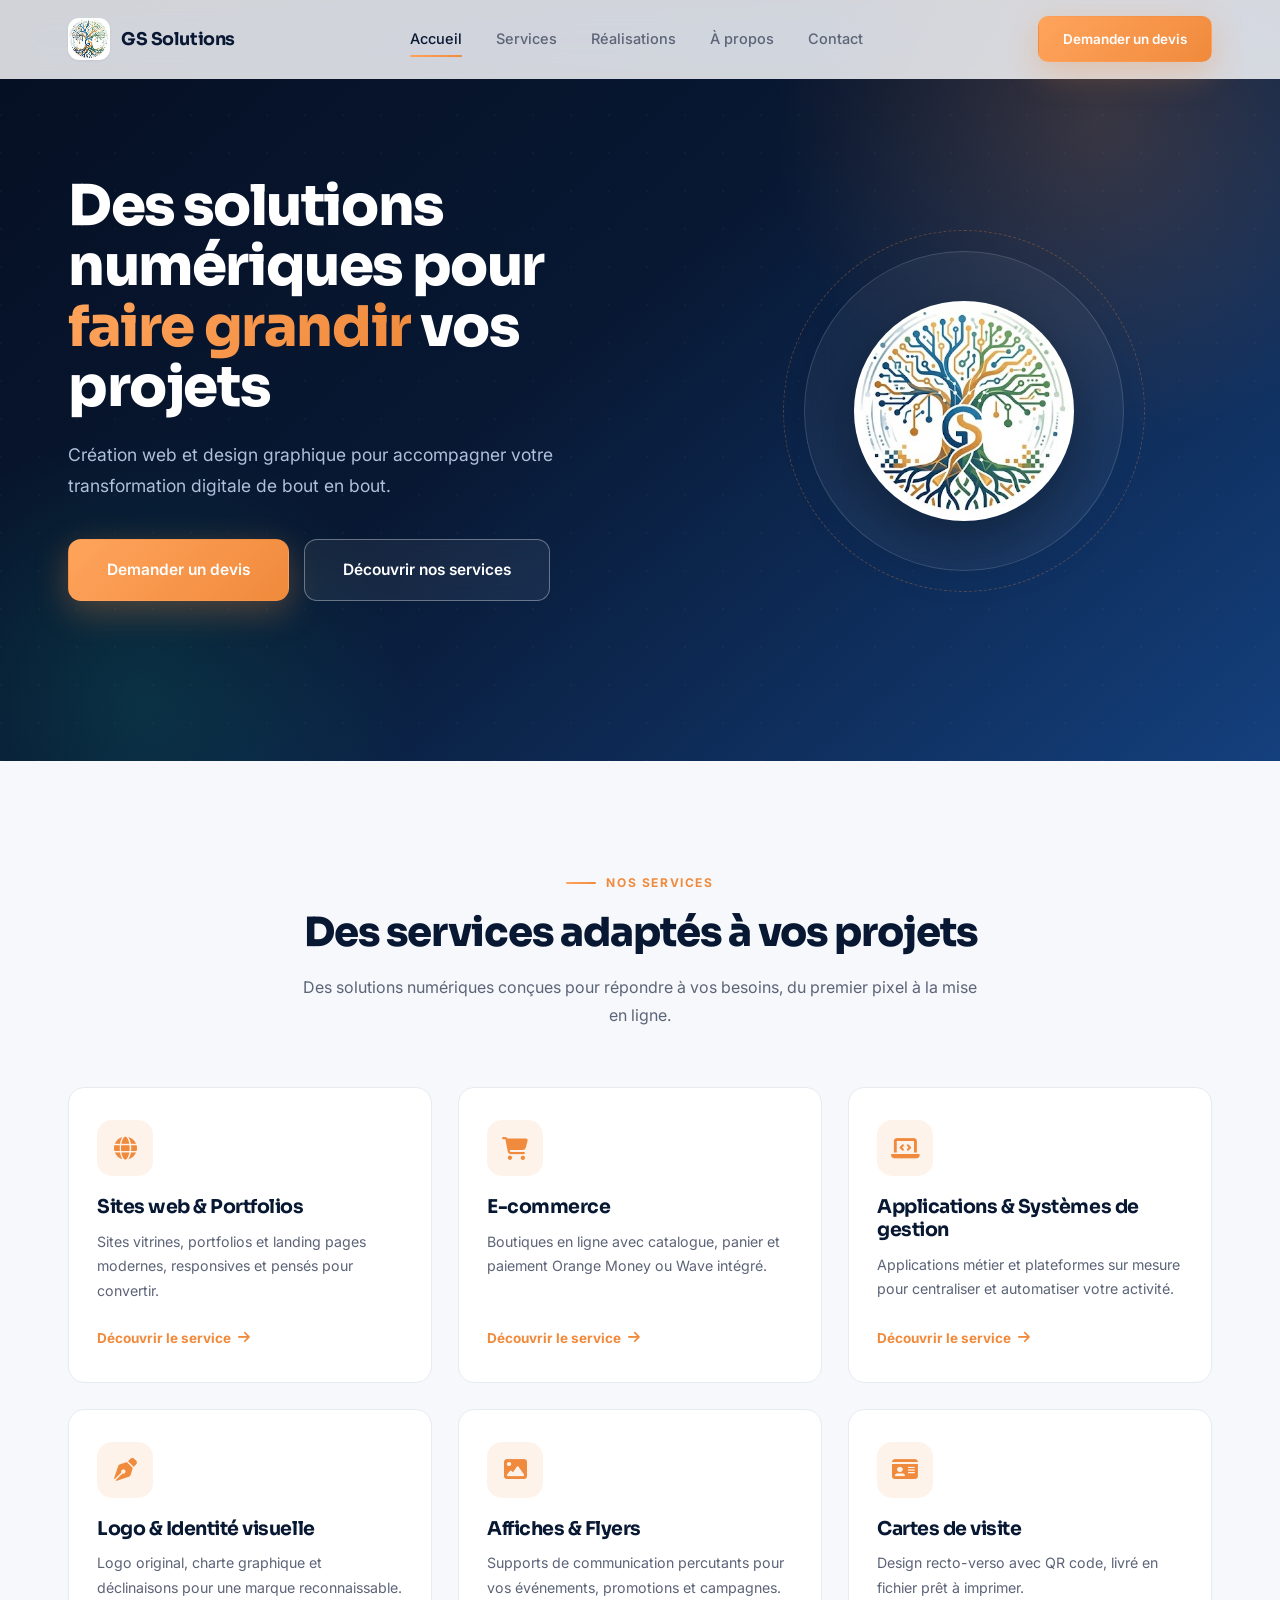
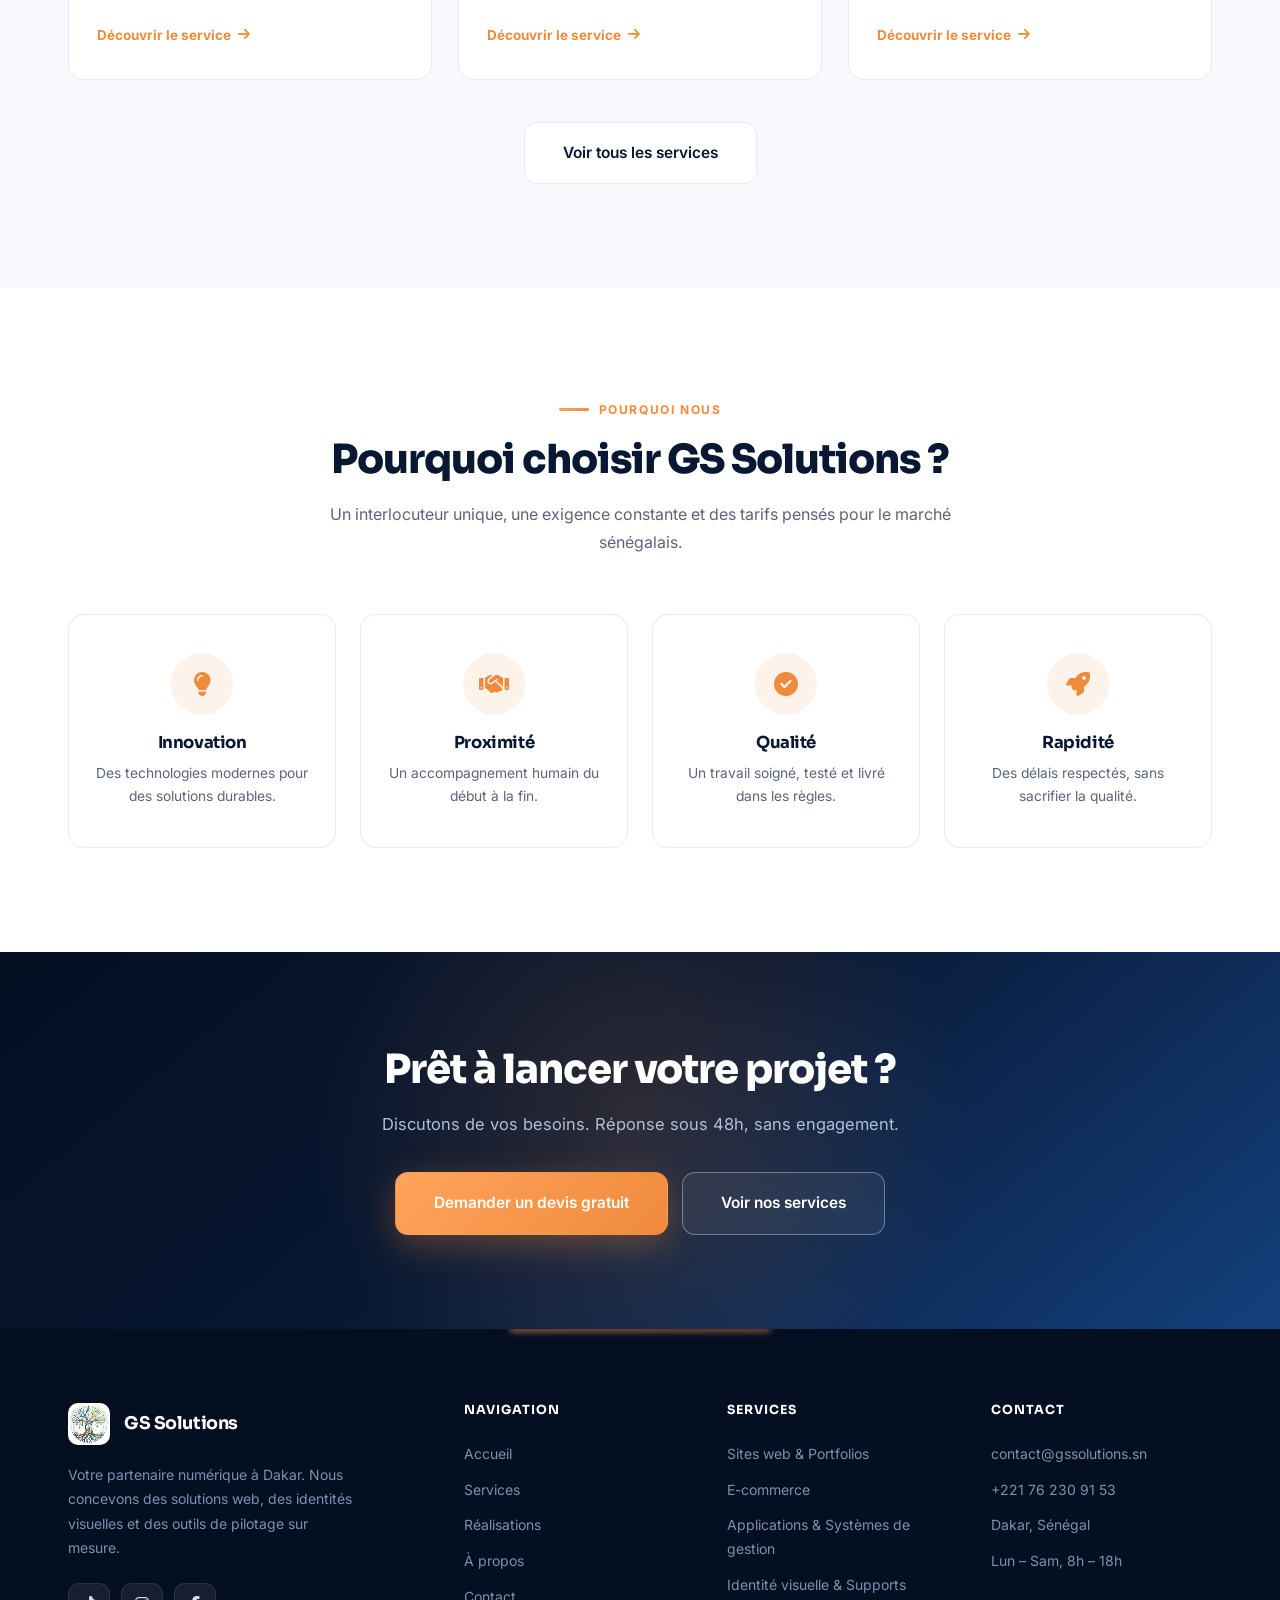
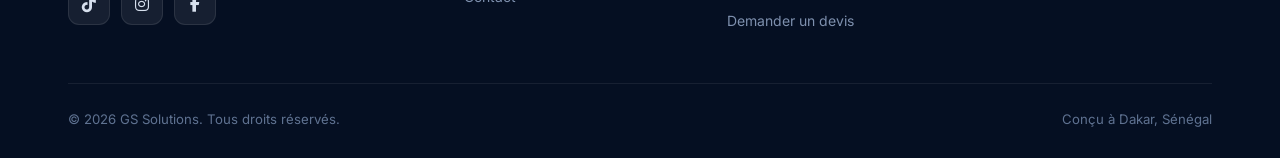
==== index.html @ 3c703436 "first commit" ====
<!DOCTYPE html>
<html lang="fr">
<head>
<meta charset="UTF-8">
<meta name="viewport" content="width=device-width, initial-scale=1.0">
<title>GS Solutions — Votre partenaire numérique à Dakar</title>
<meta name="description" content="GS Solutions conçoit des sites web, applications et identités visuelles sur mesure à Dakar, Sénégal.">
<link rel="icon" href="assets/logo.jpg">
<link rel="preconnect" href="https://fonts.googleapis.com">
<link rel="preconnect" href="https://fonts.gstatic.com" crossorigin>
<link rel="stylesheet" href="https://cdnjs.cloudflare.com/ajax/libs/font-awesome/6.5.2/css/all.min.css">
<link rel="stylesheet" href="styles.css">
</head>
<body>

<header class="header">
  <div class="wrap">
    <a class="brand" href="index.html"><img src="assets/logo.jpg" alt="GS Solutions">GS Solutions</a>
    <nav class="nav" id="nav">
      <a href="index.html">Accueil</a>
      <a href="services.html">Services</a>
      <a href="realisations.html">Réalisations</a>
      <a href="apropos.html">À propos</a>
      <a href="contact.html">Contact</a>
    </nav>
    <a href="contact.html#devis" class="btn btn-primary btn-nav">Demander un devis</a>
    <button class="menu-toggle" aria-label="Menu"><i class="fa-solid fa-bars"></i></button>
  </div>
</header>

<section class="hero">
  <div class="hero-grid-bg"></div>
  <div class="wrap">
    <div class="hero-text">
      <h1>Des solutions numériques pour <span>faire grandir</span> vos projets</h1>
      <p class="lead">Création web et design graphique pour accompagner votre transformation digitale de bout en bout.</p>
      <div class="hero-ctas">
        <a href="contact.html#devis" class="btn btn-primary btn-lg">Demander un devis</a>
        <a href="services.html" class="btn btn-ghost-light btn-lg">Découvrir nos services</a>
      </div>
    </div>
    <div class="hero-visual">
      <div class="hero-logo-wrap"><img src="assets/logo.jpg" alt="Logo GS Solutions"></div>
    </div>
  </div>
</section>

<section class="section-alt">
  <div class="wrap">
    <div class="section-head centered reveal">
      <div class="eyebrow">Nos services</div>
      <h2>Des services adaptés à vos projets</h2>
      <p>Des solutions numériques conçues pour répondre à vos besoins, du premier pixel à la mise en ligne.</p>
    </div>
    <div class="grid-3">
      <div class="service-card reveal reveal-delay-1">
        <div class="sc-icon"><i class="fa-solid fa-globe"></i></div>
        <h3>Sites web &amp; Portfolios</h3>
        <p>Sites vitrines, portfolios et landing pages modernes, responsives et pensés pour convertir.</p>
        <a href="services.html" class="sc-link">Découvrir le service <i class="fa-solid fa-arrow-right"></i></a>
      </div>
      <div class="service-card reveal reveal-delay-2">
        <div class="sc-icon"><i class="fa-solid fa-cart-shopping"></i></div>
        <h3>E-commerce</h3>
        <p>Boutiques en ligne avec catalogue, panier et paiement Orange Money ou Wave intégré.</p>
        <a href="services.html" class="sc-link">Découvrir le service <i class="fa-solid fa-arrow-right"></i></a>
      </div>
      <div class="service-card reveal reveal-delay-3">
        <div class="sc-icon"><i class="fa-solid fa-laptop-code"></i></div>
        <h3>Applications &amp; Systèmes de gestion</h3>
        <p>Applications métier et plateformes sur mesure pour centraliser et automatiser votre activité.</p>
        <a href="services.html" class="sc-link">Découvrir le service <i class="fa-solid fa-arrow-right"></i></a>
      </div>
      <div class="service-card reveal reveal-delay-1">
        <div class="sc-icon"><i class="fa-solid fa-pen-nib"></i></div>
        <h3>Logo &amp; Identité visuelle</h3>
        <p>Logo original, charte graphique et déclinaisons pour une marque reconnaissable.</p>
        <a href="services.html" class="sc-link">Découvrir le service <i class="fa-solid fa-arrow-right"></i></a>
      </div>
      <div class="service-card reveal reveal-delay-2">
        <div class="sc-icon"><i class="fa-solid fa-image"></i></div>
        <h3>Affiches &amp; Flyers</h3>
        <p>Supports de communication percutants pour vos événements, promotions et campagnes.</p>
        <a href="services.html" class="sc-link">Découvrir le service <i class="fa-solid fa-arrow-right"></i></a>
      </div>
      <div class="service-card reveal reveal-delay-3">
        <div class="sc-icon"><i class="fa-solid fa-id-card"></i></div>
        <h3>Cartes de visite</h3>
        <p>Design recto-verso avec QR code, livré en fichier prêt à imprimer.</p>
        <a href="services.html" class="sc-link">Découvrir le service <i class="fa-solid fa-arrow-right"></i></a>
      </div>
    </div>
    <div style="text-align:center;margin-top:42px;" class="reveal">
      <a href="services.html" class="btn btn-outline btn-lg">Voir tous les services</a>
    </div>
  </div>
</section>

<section>
  <div class="wrap">
    <div class="section-head centered reveal">
      <div class="eyebrow">Pourquoi nous</div>
      <h2>Pourquoi choisir GS Solutions ?</h2>
      <p>Un interlocuteur unique, une exigence constante et des tarifs pensés pour le marché sénégalais.</p>
    </div>
    <div class="grid-4">
      <div class="why-card reveal reveal-delay-1"><div class="wc-icon"><i class="fa-solid fa-lightbulb"></i></div><h4>Innovation</h4><p>Des technologies modernes pour des solutions durables.</p></div>
      <div class="why-card reveal reveal-delay-2"><div class="wc-icon"><i class="fa-solid fa-handshake"></i></div><h4>Proximité</h4><p>Un accompagnement humain du début à la fin.</p></div>
      <div class="why-card reveal reveal-delay-3"><div class="wc-icon"><i class="fa-solid fa-circle-check"></i></div><h4>Qualité</h4><p>Un travail soigné, testé et livré dans les règles.</p></div>
      <div class="why-card reveal"><div class="wc-icon"><i class="fa-solid fa-rocket"></i></div><h4>Rapidité</h4><p>Des délais respectés, sans sacrifier la qualité.</p></div>
    </div>
  </div>
</section>





<section class="cta-section">
  <div class="wrap reveal">
    <h2>Prêt à lancer votre projet ?</h2>
    <p>Discutons de vos besoins. Réponse sous 48h, sans engagement.</p>
    <div class="cta-ctas">
      <a href="contact.html#devis" class="btn btn-primary btn-lg">Demander un devis gratuit</a>
      <a href="services.html" class="btn btn-ghost-light btn-lg">Voir nos services</a>
    </div>
  </div>
</section>

<footer class="footer">
  <div class="wrap">
    <div class="footer-grid">
      <div>
        <a class="brand" href="index.html"><img src="assets/logo.jpg" alt="GS Solutions"><span>GS Solutions</span></a>
        <p class="footer-desc">Votre partenaire numérique à Dakar. Nous concevons des solutions web, des identités visuelles et des outils de pilotage sur mesure.</p>
        <div class="social-links" style="margin-top:22px;">
          <a href="https://www.tiktok.com/@gssolutions4?_r=1&_t=ZS-99oIlRvjX08" target="_blank" rel="noopener" aria-label="TikTok"><i class="fa-brands fa-tiktok"></i></a>
          <a href="https://www.instagram.com/gss.olutions" target="_blank" rel="noopener" aria-label="Instagram"><i class="fa-brands fa-instagram"></i></a>
          <a href="https://www.facebook.com/profile.php?id=61594052957727" target="_blank" rel="noopener" aria-label="Facebook"><i class="fa-brands fa-facebook-f"></i></a>
        </div>
      </div>
      <div>
        <h5>Navigation</h5>
        <a href="index.html">Accueil</a>
        <a href="services.html">Services</a>
        <a href="realisations.html">Réalisations</a>
        <a href="apropos.html">À propos</a>
        <a href="contact.html">Contact</a>
      </div>
      <div>
        <h5>Services</h5>
        <a href="services.html">Sites web &amp; Portfolios</a>
        <a href="services.html">E-commerce</a>
        <a href="services.html">Applications &amp; Systèmes de gestion</a>
        <a href="services.html">Identité visuelle &amp; Supports</a>
        <a href="contact.html#devis">Demander un devis</a>
      </div>
      <div>
        <h5>Contact</h5>
        <a href="mailto:contact@gssolutions.sn">contact@gssolutions.sn</a>
        <a href="tel:+221762309153">+221 76 230 91 53</a>
        <a href="#">Dakar, Sénégal</a>
        <a href="#">Lun – Sam, 8h – 18h</a>
      </div>
    </div>
    <div class="footer-bottom">
      <span>&copy; 2026 GS Solutions. Tous droits réservés.</span>
      <span>Conçu à Dakar, Sénégal</span>
    </div>
  </div>
</footer>
<script src="script.js"></script>

</body>
</html>
---- styles.css ----
@import url('https://fonts.googleapis.com/css2?family=Sora:wght@400;500;600;700;800&family=Inter:wght@400;500;600;700&display=swap');

/* ═══════════════════════════════════════════════════
   VARIABLES
   ═══════════════════════════════════════════════════ */
:root {
  --navy: #081833;
  --navy-light: #0E2A55;
  --navy-mid: #14407D;
  --navy-deep: #050F22;

  --orange: #F08A3C;
  --orange-hover: #DC7628;
  --orange-light: #FFA45C;
  --orange-soft: rgba(240, 138, 60, 0.1);
  --orange-glow: rgba(240, 138, 60, 0.28);

  --teal: #16B79B;
  --teal-soft: rgba(22, 183, 155, 0.1);
  --violet: #7C6CF5;
  --violet-soft: rgba(124, 108, 245, 0.1);

  --white: #FFFFFF;
  --bg: #F6F8FB;
  --bg-alt: #FBFCFE;
  --ink: #101828;
  --ink-soft: #5C6478;
  --ink-light: #8B93A7;
  --line: #E6EAF1;
  --line-soft: #F1F4F9;

  --radius: 16px;
  --radius-lg: 24px;
  --radius-sm: 10px;

  --shadow-xs: 0 1px 3px rgba(8,24,51,0.05);
  --shadow: 0 4px 16px rgba(8,24,51,0.07);
  --shadow-md: 0 12px 36px rgba(8,24,51,0.1);
  --shadow-lg: 0 24px 64px rgba(8,24,51,0.14);
  --shadow-orange: 0 10px 34px rgba(240,138,60,0.32);

  --grad-navy: linear-gradient(140deg, var(--navy-deep) 0%, var(--navy) 45%, var(--navy-mid) 100%);
  --grad-orange: linear-gradient(135deg, var(--orange-light), var(--orange));

  --maxw: 1200px;
  --ease: cubic-bezier(0.4, 0, 0.2, 1);
  --transition: 0.3s var(--ease);
}

/* ═══════════════════════════════════════════════════
   RESET
   ═══════════════════════════════════════════════════ */
*, *::before, *::after { box-sizing: border-box; margin: 0; padding: 0; }
html { scroll-behavior: smooth; scroll-padding-top: 90px; }
body {
  font-family: 'Inter', -apple-system, BlinkMacSystemFont, sans-serif;
  color: var(--ink);
  background: var(--white);
  line-height: 1.7;
  -webkit-font-smoothing: antialiased;
  -moz-osx-font-smoothing: grayscale;
  overflow-x: hidden;
}
h1, h2, h3, h4, h5, .brand {
  font-family: 'Sora', sans-serif; font-weight: 700;
  color: var(--navy); line-height: 1.2; letter-spacing: -0.025em;
}
a { color: inherit; text-decoration: none; }
img { max-width: 100%; display: block; }
ul { list-style: none; }
.wrap { max-width: var(--maxw); margin: 0 auto; padding: 0 28px; }
::selection { background: var(--orange-soft); color: var(--navy); }
::-webkit-scrollbar { width: 9px; }
::-webkit-scrollbar-track { background: var(--bg); }
::-webkit-scrollbar-thumb { background: #C9D2E0; border-radius: 10px; }
::-webkit-scrollbar-thumb:hover { background: var(--orange); }

/* ═══════════════════════════════════════════════════
   HEADER
   ═══════════════════════════════════════════════════ */
.header {
  position: fixed; top: 0; left: 0; right: 0; z-index: 100;
  background: rgba(255,255,255,0.82);
  backdrop-filter: blur(20px) saturate(180%);
  -webkit-backdrop-filter: blur(20px) saturate(180%);
  border-bottom: 1px solid transparent;
  transition: all var(--transition);
}
.header.scrolled {
  background: rgba(255,255,255,0.95);
  border-bottom-color: var(--line);
  box-shadow: 0 4px 24px rgba(8,24,51,0.06);
}
.header .wrap { display: flex; align-items: center; justify-content: space-between; height: 78px; transition: height var(--transition); }
.header.scrolled .wrap { height: 68px; }
.brand { display: flex; align-items: center; gap: 11px; font-size: 17.5px; font-weight: 700; color: var(--navy); }
.brand img { width: 42px; height: 42px; border-radius: 11px; object-fit: cover; box-shadow: var(--shadow-xs); }
.nav { display: flex; align-items: center; gap: 34px; }
.nav a {
  font-size: 14.5px; font-weight: 500; color: var(--ink-soft);
  position: relative; padding: 6px 0; transition: color var(--transition);
}
.nav a::after {
  content: ''; position: absolute; bottom: 0; left: 50%; width: 0; height: 2.5px;
  background: var(--grad-orange); border-radius: 3px;
  transform: translateX(-50%); transition: width var(--transition);
}
.nav a:hover, .nav a.active { color: var(--navy); }
.nav a:hover::after, .nav a.active::after { width: 100%; }
.menu-toggle {
  display: none; background: var(--bg); border: 1px solid var(--line);
  width: 42px; height: 42px; border-radius: 11px;
  font-size: 18px; color: var(--navy); cursor: pointer;
  align-items: center; justify-content: center; transition: all var(--transition);
}
.menu-toggle:hover { background: var(--orange-soft); border-color: var(--orange); color: var(--orange); }

/* ═══════════════════════════════════════════════════
   BUTTONS
   ═══════════════════════════════════════════════════ */
.btn {
  display: inline-flex; align-items: center; justify-content: center; gap: 9px;
  padding: 14px 30px; border-radius: 12px; font-weight: 600; font-size: 14.5px;
  font-family: 'Inter', sans-serif;
  border: 1.5px solid transparent; cursor: pointer;
  transition: all var(--transition); position: relative; overflow: hidden;
}
.btn-primary { background: var(--grad-orange); color: var(--white); box-shadow: var(--shadow-orange); }
.btn-primary::before {
  content: ''; position: absolute; inset: 0;
  background: linear-gradient(120deg, transparent 30%, rgba(255,255,255,0.35) 50%, transparent 70%);
  transform: translateX(-100%); transition: transform .65s;
}
.btn-primary:hover { transform: translateY(-2px); box-shadow: 0 14px 40px rgba(240,138,60,0.42); }
.btn-primary:hover::before { transform: translateX(100%); }
.btn-outline { border-color: var(--line); color: var(--navy); background: var(--white); }
.btn-outline:hover { border-color: var(--navy); background: var(--navy); color: var(--white); transform: translateY(-2px); box-shadow: var(--shadow-md); }
.btn-ghost-light { border-color: rgba(255,255,255,0.35); color: #fff; background: rgba(255,255,255,0.06); backdrop-filter: blur(10px); }
.btn-ghost-light:hover { background: #fff; color: var(--navy); border-color: #fff; transform: translateY(-2px); }
.btn-white { background: var(--white); color: var(--navy); }
.btn-white:hover { transform: translateY(-2px); box-shadow: var(--shadow-lg); }
.btn-nav { padding: 11px 24px; font-size: 13.5px; border-radius: 10px; }
.btn-lg { padding: 17px 38px; font-size: 15.5px; border-radius: 13px; }
.btn-sm { padding: 9px 20px; font-size: 13px; border-radius: 9px; }

/* ═══════════════════════════════════════════════════
   HERO
   ═══════════════════════════════════════════════════ */
.hero {
  padding: 176px 0 116px;
  background: var(--grad-navy);
  color: var(--white); position: relative; overflow: hidden;
}
.hero::before {
  content: ''; position: absolute; top: -220px; right: -160px;
  width: 680px; height: 680px; border-radius: 50%;
  background: radial-gradient(circle, rgba(240,138,60,0.2) 0%, transparent 68%);
  animation: floatSlow 14s ease-in-out infinite;
}
.hero::after {
  content: ''; position: absolute; bottom: -220px; left: -140px;
  width: 560px; height: 560px; border-radius: 50%;
  background: radial-gradient(circle, rgba(22,183,155,0.16) 0%, transparent 68%);
  animation: floatSlow 18s ease-in-out infinite reverse;
}
@keyframes floatSlow { 0%,100% { transform: translate(0,0); } 50% { transform: translate(30px,-40px); } }
.hero-grid-bg {
  position: absolute; inset: 0; opacity: .4;
  background-image: radial-gradient(circle at 1px 1px, rgba(255,255,255,0.07) 1px, transparent 0);
  background-size: 38px 38px;
}
.hero .wrap { position: relative; z-index: 2; display: grid; grid-template-columns: 1.08fr 0.92fr; gap: 64px; align-items: center; }
.eyebrow {
  display: inline-flex; align-items: center; gap: 10px;
  font-size: 12.5px; font-weight: 700; letter-spacing: 1.6px; text-transform: uppercase;
  color: var(--orange); margin-bottom: 22px;
}
.eyebrow::before { content: ''; width: 30px; height: 2.5px; background: var(--grad-orange); border-radius: 3px; }
.hero h1 { color: var(--white); font-size: clamp(34px, 5vw, 56px); margin-bottom: 22px; font-weight: 800; line-height: 1.08; }
.hero h1 span {
  background: var(--grad-orange);
  -webkit-background-clip: text; -webkit-text-fill-color: transparent; background-clip: text;
}
.hero p.lead { color: #AFC0DA; font-size: 17.5px; max-width: 540px; margin-bottom: 38px; line-height: 1.75; }
.hero-ctas { display: flex; gap: 15px; flex-wrap: wrap; margin-bottom: 44px; }
.hero-stats { display: flex; gap: 42px; flex-wrap: wrap; }
.hero-stat .hs-num {
  font-family: 'Sora', sans-serif; font-size: 30px; font-weight: 800; color: var(--white);
  line-height: 1; margin-bottom: 5px;
}
.hero-stat .hs-num span { color: var(--orange); }
.hero-stat .hs-label { font-size: 12.5px; color: #8FA3C4; font-weight: 500; }
.hero-visual { display: flex; align-items: center; justify-content: center; }
.hero-logo-wrap {
  width: 320px; height: 320px; border-radius: 50%;
  background: rgba(255,255,255,0.05);
  border: 1px solid rgba(255,255,255,0.14);
  backdrop-filter: blur(20px);
  display: flex; align-items: center; justify-content: center;
  animation: float 7s ease-in-out infinite; position: relative;
}
.hero-logo-wrap::before {
  content: ''; position: absolute; inset: -22px; border-radius: 50%;
  border: 1px dashed rgba(240,138,60,0.32);
  animation: spin 34s linear infinite;
}
@keyframes spin { to { transform: rotate(360deg); } }
.hero-logo-wrap img { width: 220px; height: 220px; border-radius: 50%; object-fit: cover; box-shadow: 0 20px 60px rgba(0,0,0,0.35); }
@keyframes float { 0%,100% { transform: translateY(0); } 50% { transform: translateY(-16px); } }

/* ═══════════════════════════════════════════════════
   PAGE BANNER
   ═══════════════════════════════════════════════════ */
.page-banner {
  padding: 158px 0 78px; background: var(--grad-navy);
  color: var(--white); text-align: center; position: relative; overflow: hidden;
}
.page-banner::before {
  content: ''; position: absolute; top: -140px; right: -110px;
  width: 460px; height: 460px; border-radius: 50%;
  background: radial-gradient(circle, rgba(240,138,60,0.17), transparent 68%);
}
.page-banner::after {
  content: ''; position: absolute; bottom: -160px; left: -110px;
  width: 400px; height: 400px; border-radius: 50%;
  background: radial-gradient(circle, rgba(22,183,155,0.13), transparent 68%);
}
.page-banner .wrap { position: relative; z-index: 2; }
.page-banner .pb-eyebrow {
  display: inline-block; font-size: 12px; font-weight: 700; letter-spacing: 1.6px;
  text-transform: uppercase; color: var(--orange);
  background: rgba(240,138,60,0.12); border: 1px solid rgba(240,138,60,0.3);
  padding: 7px 18px; border-radius: 100px; margin-bottom: 20px;
}
.page-banner h1 { color: var(--white); font-size: clamp(30px, 4vw, 46px); margin-bottom: 14px; font-weight: 800; }
.page-banner p { color: #AFC0DA; font-size: 16.5px; max-width: 640px; margin: 0 auto; line-height: 1.75; }

/* ═══════════════════════════════════════════════════
   SECTIONS
   ═══════════════════════════════════════════════════ */
section { padding: 104px 0; }
.section-alt { background: var(--bg); }
.section-head { max-width: 680px; margin-bottom: 58px; }
.section-head.centered { text-align: center; margin-left: auto; margin-right: auto; }
.section-head.centered .eyebrow { justify-content: center; }
.section-head .eyebrow { font-size: 12px; margin-bottom: 16px; }
.section-head h2 { font-size: clamp(28px, 3.4vw, 40px); margin-bottom: 16px; font-weight: 800; }
.section-head p { color: var(--ink-soft); font-size: 16px; line-height: 1.75; }

.grid-2 { display: grid; grid-template-columns: repeat(2, 1fr); gap: 26px; }
.grid-3 { display: grid; grid-template-columns: repeat(3, 1fr); gap: 26px; }
.grid-4 { display: grid; grid-template-columns: repeat(4, 1fr); gap: 24px; }
.services-grid { display: grid; grid-template-columns: repeat(3, 1fr); gap: 26px; }

/* ═══════════════════════════════════════════════════
   SERVICE CARDS
   ═══════════════════════════════════════════════════ */
.service-card {
  background: var(--white); border: 1px solid var(--line); border-radius: var(--radius);
  padding: 32px 28px; position: relative; overflow: hidden;
  transition: all var(--transition); display: flex; flex-direction: column;
}
.service-card::before {
  content: ''; position: absolute; top: 0; left: 0; right: 0; height: 3px;
  transform: scaleX(0); transform-origin: left;
  transition: transform var(--transition);
  background: var(--grad-orange);
}
.service-card:hover { transform: translateY(-6px); box-shadow: var(--shadow-md); border-color: transparent; }
.service-card:hover::before { transform: scaleX(1); }
.sc-badge {
  position: absolute; top: 18px; right: 18px;
  font-size: 10.5px; font-weight: 700; letter-spacing: .6px; text-transform: uppercase;
  padding: 4px 10px; border-radius: 100px;
  background: var(--teal-soft); color: var(--teal); border: 1px solid rgba(22,183,155,0.22);
}
.service-card .sc-icon {
  width: 56px; height: 56px; border-radius: 15px;
  display: flex; align-items: center; justify-content: center;
  font-size: 23px; margin-bottom: 20px; transition: all var(--transition);
  background: var(--orange-soft); color: var(--orange);
}
.service-card:hover .sc-icon { transform: scale(1.08) rotate(-4deg); }
.service-card h3 { font-size: 19px; margin-bottom: 11px; font-weight: 700; }
.service-card > p { color: var(--ink-soft); font-size: 14.2px; margin-bottom: 18px; line-height: 1.7; }
.service-card ul { margin-bottom: 18px; }
.service-card ul li {
  font-size: 13.4px; color: var(--ink-soft); padding: 6px 0 6px 20px; position: relative; line-height: 1.55;
}
.service-card ul li::before {
  content: '\f00c'; font-family: 'Font Awesome 6 Free'; font-weight: 900;
  position: absolute; left: 0; top: 6px; font-size: 10px; color: var(--orange);
}
.service-card .sc-link {
  display: inline-flex; align-items: center; gap: 7px;
  font-size: 13.5px; font-weight: 700; color: var(--orange);
  margin-top: auto; padding-top: 6px; transition: gap var(--transition);
}
.service-card:hover .sc-link { gap: 12px; }
.service-card.hidden { display: none; }

/* ═══════════════════════════════════════════════════
   WHY / VALUE CARDS
   ═══════════════════════════════════════════════════ */
.why-card {
  text-align: center; padding: 38px 26px;
  background: var(--white); border: 1px solid var(--line); border-radius: var(--radius);
  transition: all var(--transition); position: relative; overflow: hidden;
}
.why-card::after {
  content: ''; position: absolute; inset: 0;
  background: radial-gradient(circle at 50% 0%, var(--orange-soft), transparent 62%);
  opacity: 0; transition: opacity var(--transition);
}
.why-card:hover { transform: translateY(-5px); box-shadow: var(--shadow-md); border-color: transparent; }
.why-card:hover::after { opacity: 1; }
.why-card .wc-icon {
  width: 62px; height: 62px; border-radius: 50%; margin: 0 auto 18px;
  background: var(--orange-soft); color: var(--orange);
  display: flex; align-items: center; justify-content: center; font-size: 24px;
  position: relative; z-index: 1; transition: all var(--transition);
}
.why-card:hover .wc-icon { background: var(--grad-orange); color: #fff; transform: scale(1.06); }
.why-card h4 { font-size: 16.5px; margin-bottom: 9px; position: relative; z-index: 1; }
.why-card p { font-size: 13.8px; color: var(--ink-soft); position: relative; z-index: 1; }

.value-card {
  display: flex; gap: 18px; padding: 26px; border-radius: var(--radius);
  background: var(--white); border: 1px solid var(--line); transition: all var(--transition);
}
.value-card:hover { box-shadow: var(--shadow-md); transform: translateY(-3px); border-color: transparent; }
.value-card .vc-icon {
  width: 50px; height: 50px; border-radius: 13px; flex: none;
  background: var(--orange-soft); color: var(--orange);
  display: flex; align-items: center; justify-content: center; font-size: 19px;
  transition: all var(--transition);
}
.value-card:hover .vc-icon { background: var(--grad-orange); color: #fff; }
.value-card h4 { font-size: 16px; margin-bottom: 6px; }
.value-card p { font-size: 13.8px; color: var(--ink-soft); line-height: 1.7; }

/* ═══════════════════════════════════════════════════
   PROJECTS
   ═══════════════════════════════════════════════════ */
.project-card {
  background: var(--white); border: 1px solid var(--line); border-radius: var(--radius);
  overflow: hidden; transition: all var(--transition);
}
.project-card:hover { transform: translateY(-6px); box-shadow: var(--shadow-md); border-color: transparent; }
.project-thumb {
  height: 210px; display: flex; align-items: center; justify-content: center;
  color: var(--white); font-family: 'Sora', sans-serif; font-weight: 700;
  font-size: 15px; text-align: center; padding: 0 24px; position: relative; overflow: hidden;
}
.project-thumb::after {
  content: ''; position: absolute; inset: 0;
  background-image: radial-gradient(circle at 1px 1px, rgba(255,255,255,0.09) 1px, transparent 0);
  background-size: 22px 22px;
}
.project-thumb .tag-cat {
  position: absolute; top: 16px; left: 16px; z-index: 2;
  background: rgba(255,255,255,0.16); backdrop-filter: blur(10px);
  border: 1px solid rgba(255,255,255,0.22); color: var(--white);
  font-size: 11px; font-weight: 700; padding: 5px 12px; border-radius: 100px;
  letter-spacing: .4px;
}
.project-card .pc-body { padding: 26px; }
.project-card h4 { font-size: 17.5px; margin-bottom: 9px; }
.project-card p { font-size: 13.8px; color: var(--ink-soft); margin-bottom: 16px; line-height: 1.7; }
.tech-tags { display: flex; gap: 7px; flex-wrap: wrap; margin-bottom: 18px; }
.tech-tags span {
  font-size: 11.5px; font-weight: 600; color: var(--navy-mid);
  background: var(--bg); border: 1px solid var(--line);
  padding: 4px 11px; border-radius: 100px;
}

/* ═══════════════════════════════════════════════════
   PROJECT SHOWCASE (case studies with video)
   ═══════════════════════════════════════════════════ */
.showcase { display: flex; flex-direction: column; gap: 128px; }
.showcase-block {
  display: grid; grid-template-columns: 1.02fr 0.98fr; gap: 60px; align-items: center;
}
.showcase-block.reverse .showcase-media { order: 2; }
.showcase-block.reverse .showcase-content { order: 1; }

.showcase-content .eyebrow { margin-bottom: 16px; }
.showcase-content h3 { font-size: clamp(24px, 2.6vw, 32px); font-weight: 800; margin-bottom: 10px; }
.showcase-context {
  display: inline-flex; align-items: center; gap: 8px;
  font-size: 12.5px; font-weight: 600; color: var(--ink-light);
  margin-bottom: 18px;
}
.showcase-context i { color: var(--orange); font-size: 11px; }
.showcase-content > p.desc { color: var(--ink-soft); font-size: 15.5px; line-height: 1.8; margin-bottom: 22px; }
.showcase-features { margin-bottom: 24px; display: flex; flex-direction: column; gap: 3px; }
.showcase-features li {
  font-size: 14px; color: var(--ink-soft); padding: 7px 0 7px 26px; position: relative; line-height: 1.6;
}
.showcase-features li::before {
  content: '\f00c'; font-family: 'Font Awesome 6 Free'; font-weight: 900;
  position: absolute; left: 0; top: 9px; font-size: 10.5px; color: var(--teal);
}
.showcase-actions { display: flex; align-items: center; gap: 18px; flex-wrap: wrap; }
.showcase-actions .watch-hint { font-size: 12.5px; color: var(--ink-light); display: inline-flex; align-items: center; gap: 7px; }
.showcase-actions .watch-hint i { color: var(--orange); }

.showcase-media { position: relative; }
.showcase-glow {
  position: absolute; inset: -30px; z-index: 0; border-radius: 34px;
  filter: blur(46px); opacity: .4; pointer-events: none;
}
.showcase-frame {
  position: relative; z-index: 1; border-radius: 20px; overflow: hidden;
  background: #0B1526; box-shadow: var(--shadow-lg); border: 1px solid rgba(255,255,255,0.08);
}
.showcase-frame .sf-bar {
  height: 36px; display: flex; align-items: center; gap: 6px; padding: 0 16px;
  background: #0E1B33; border-bottom: 1px solid rgba(255,255,255,0.06);
}
.showcase-frame .sf-bar span { width: 9px; height: 9px; border-radius: 50%; background: rgba(255,255,255,0.16); }
.showcase-frame .sf-bar .sf-url {
  margin-left: 10px; font-size: 11px; color: rgba(255,255,255,0.35); font-family: 'Inter', sans-serif;
  background: rgba(255,255,255,0.05); padding: 4px 12px; border-radius: 100px;
}
.showcase-frame video { width: 100%; aspect-ratio: 16/9; display: block; background: #000; }
.showcase-tag {
  position: absolute; top: 18px; left: 18px; z-index: 3;
  font-size: 11px; font-weight: 700; letter-spacing: .4px;
  padding: 6px 14px; border-radius: 100px; color: #0B1526;
}

/* ═══════════════════════════════════════════════════
   VIGNETTES ILLUSTRÉES (Autres réalisations)
   ═══════════════════════════════════════════════════ */
.project-thumb.thumb-illus {
  padding: 0;
  align-items: stretch;
  justify-content: stretch;
}
.project-thumb.thumb-illus svg {
  width: 100%;
  height: 100%;
  display: block;
  position: relative;
  z-index: 1;
}
/* la trame de points passe au-dessus du dégradé mais sous l'illustration */
.project-thumb.thumb-illus::after { z-index: 0; }

/* Libellé posé en bas de la vignette */
.project-thumb .thumb-caption {
  position: absolute; left: 16px; right: 16px; bottom: 14px; z-index: 3;
  font-family: 'Sora', sans-serif; font-size: 13.5px; font-weight: 700;
  color: var(--white); text-align: left;
  text-shadow: 0 2px 10px rgba(0,0,0,0.35);
}
/* Animation douce au survol de la carte */
.project-card:hover .thumb-illus .illus-float { transform: translateY(-4px); }
.thumb-illus .illus-float { transition: transform var(--transition); }
.project-card:hover .thumb-illus .illus-bar { transform: scaleY(1.06); }
.thumb-illus .illus-bar { transition: transform var(--transition); transform-origin: bottom; }

/* Grille équilibrée pour la section « Autres réalisations » */
.grid-2-center { display: grid; grid-template-columns: repeat(2, 1fr); gap: 26px; max-width: 800px; }

@media (max-width: 768px) {
  .grid-2-center { grid-template-columns: 1fr; }
}

/* ═══════════════════════════════════════════════════
   PROCESS
   ═══════════════════════════════════════════════════ */
.process-steps { display: grid; grid-template-columns: repeat(5, 1fr); gap: 18px; position: relative; }
.process-step {
  text-align: center; padding: 32px 18px;
  background: var(--white); border: 1px solid var(--line); border-radius: var(--radius);
  position: relative; transition: all var(--transition);
}
.process-step:hover { transform: translateY(-5px); box-shadow: var(--shadow-md); border-color: transparent; }
.process-step .ps-num {
  width: 46px; height: 46px; border-radius: 50%; margin: 0 auto 16px;
  background: var(--navy); color: var(--white);
  display: flex; align-items: center; justify-content: center;
  font-family: 'Sora', sans-serif; font-weight: 700; font-size: 16px;
  transition: all var(--transition);
}
.process-step:hover .ps-num { background: var(--grad-orange); transform: scale(1.08); }
.process-step h4 { font-size: 15px; margin-bottom: 7px; }
.process-step p { font-size: 13px; color: var(--ink-soft); line-height: 1.6; }

/* ═══════════════════════════════════════════════════
   CTA BAND
   ═══════════════════════════════════════════════════ */
.cta-section {
  background: var(--grad-navy); padding: 94px 0; text-align: center;
  color: var(--white); position: relative; overflow: hidden;
}
.cta-section::before {
  content: ''; position: absolute; top: -180px; left: 50%; transform: translateX(-50%);
  width: 700px; height: 700px; border-radius: 50%;
  background: radial-gradient(circle, rgba(240,138,60,0.16), transparent 66%);
}
.cta-section .wrap { position: relative; z-index: 2; }
.cta-section h2 { color: var(--white); font-size: clamp(28px, 3.4vw, 40px); margin-bottom: 16px; font-weight: 800; }
.cta-section p { color: #AFC0DA; font-size: 16.5px; max-width: 560px; margin: 0 auto 34px; line-height: 1.75; }
.cta-ctas { display: flex; gap: 14px; justify-content: center; flex-wrap: wrap; }

/* ═══════════════════════════════════════════════════
   ABOUT
   ═══════════════════════════════════════════════════ */
.about-grid { display: grid; grid-template-columns: 1fr 1fr; gap: 60px; align-items: center; }
.about-img {
  width: 100%; aspect-ratio: 1; border-radius: var(--radius-lg); overflow: hidden;
  background: var(--grad-navy);
  display: flex; align-items: center; justify-content: center;
  box-shadow: var(--shadow-lg); position: relative;
}
.about-img::before {
  content: ''; position: absolute; inset: 0;
  background-image: radial-gradient(circle at 1px 1px, rgba(255,255,255,0.07) 1px, transparent 0);
  background-size: 28px 28px;
}
.about-img img { width: 64%; height: 64%; object-fit: contain; border-radius: 50%; position: relative; z-index: 1; }
.about-text h2 { font-size: clamp(26px, 3vw, 34px); margin-bottom: 18px; font-weight: 800; }
.about-text p { color: var(--ink-soft); font-size: 15.5px; margin-bottom: 16px; line-height: 1.8; }

/* ═══════════════════════════════════════════════════
   CONTACT
   ═══════════════════════════════════════════════════ */
.contact-grid { display: grid; grid-template-columns: 1.12fr 0.88fr; gap: 38px; align-items: start; }
.contact-form {
  background: var(--white); border: 1px solid var(--line); border-radius: var(--radius-lg);
  padding: 42px; box-shadow: var(--shadow);
}
.form-row { display: grid; grid-template-columns: 1fr 1fr; gap: 18px; }
.field { margin-bottom: 20px; }
.field label { display: block; font-size: 13.2px; font-weight: 600; margin-bottom: 8px; color: var(--ink); }
.field input, .field select, .field textarea {
  width: 100%; padding: 14px 16px; border-radius: 11px;
  border: 1.5px solid var(--line); background: var(--bg-alt);
  font-family: 'Inter', sans-serif; font-size: 14.2px; color: var(--ink);
  transition: all var(--transition);
}
.field input:focus, .field select:focus, .field textarea:focus {
  outline: none; border-color: var(--orange); background: var(--white);
  box-shadow: 0 0 0 4px var(--orange-soft);
}
.field textarea { resize: vertical; min-height: 130px; }
.field .error { border-color: #E5484D; }
.field .error-msg { font-size: 12.2px; color: #E5484D; margin-top: 6px; display: none; }

.contact-info-card {
  background: var(--grad-navy); border-radius: var(--radius-lg); padding: 38px;
  color: var(--white); position: relative; overflow: hidden; box-shadow: var(--shadow-lg);
}
.contact-info-card::before {
  content: ''; position: absolute; top: -120px; right: -100px;
  width: 340px; height: 340px; border-radius: 50%;
  background: radial-gradient(circle, rgba(240,138,60,0.18), transparent 68%);
}
.contact-info-card > * { position: relative; z-index: 1; }
.contact-info-card h3 { color: var(--white); font-size: 21px; margin-bottom: 26px; }
.ci-row { display: flex; gap: 16px; padding: 16px 0; border-bottom: 1px solid rgba(255,255,255,0.09); }
.ci-row:last-of-type { border-bottom: none; }
.ci-row .ci-icon {
  width: 42px; height: 42px; border-radius: 11px; flex: none;
  background: rgba(240,138,60,0.18); color: var(--orange);
  display: flex; align-items: center; justify-content: center; font-size: 16px;
  transition: all var(--transition);
}
.ci-row:hover .ci-icon { background: var(--grad-orange); color: #fff; }
.ci-row h5 { color: var(--white); font-size: 13px; font-weight: 600; margin-bottom: 3px; }
.ci-row p { color: #AFC0DA; font-size: 13.8px; }

/* ═══════════════════════════════════════════════════
   RÉSEAUX SOCIAUX (base — carte contact & footer)
   ═══════════════════════════════════════════════════ */
.social-links {
  display: flex;
  align-items: center;
  gap: 11px;
  flex-wrap: wrap;
  margin-top: 28px;
  padding: 0;
  list-style: none;
}
.social-links a {
  display: inline-flex;
  align-items: center;
  justify-content: center;
  width: 42px;
  height: 42px;
  padding: 0;
  margin: 0;
  flex: 0 0 auto;
  border-radius: 11px;
  background: rgba(255,255,255,0.09);
  border: 1px solid rgba(255,255,255,0.08);
  color: var(--white);
  font-size: 16px;
  line-height: 1;
  text-decoration: none;
  transition: all var(--transition);
}
.social-links a i,
.social-links a svg {
  display: block;
  line-height: 1;
  font-size: inherit;
}
.social-links a:hover {
  background: var(--grad-orange);
  border-color: transparent;
  color: #fff;
  transform: translateY(-3px);
  box-shadow: 0 8px 20px rgba(240,138,60,0.35);
}

/* ═══════════════════════════════════════════════════
   FOOTER
   ═══════════════════════════════════════════════════ */
.footer { background: var(--navy-deep); color: #AFC0DA; padding: 74px 0 28px; position: relative; overflow: hidden; }
.footer::before {
  content: ''; position: absolute; top: -1px; left: 50%; transform: translateX(-50%);
  width: 260px; height: 3px; background: var(--grad-orange); filter: blur(3px);
}
.footer-grid { display: grid; grid-template-columns: 1.6fr 1fr 1fr 1fr; gap: 42px; margin-bottom: 44px; }

/* Liens de colonne (Navigation, Services, Contact) */
.footer a { display: block; font-size: 14px; color: #7E90AE; padding: 6px 0; transition: all var(--transition); }
.footer a:hover { color: var(--orange); transform: translateX(3px); }

/* Logo + nom : doit rester en ligne malgré .footer a { display:block } */
.footer .brand {
  display: flex;
  align-items: center;
  gap: 14px;
  margin-bottom: 18px;
  padding: 0;
  font-size: 17.5px;
  line-height: 1.2;
}
.footer .brand:hover { transform: none; color: var(--navy); }
.footer .brand img {
  width: 42px; height: 42px;
  flex: 0 0 auto;
  border-radius: 10px;
  object-fit: cover;
}
.footer .brand span { color: var(--white); }

.footer p.footer-desc { font-size: 14px; color: #7E90AE; max-width: 290px; line-height: 1.75; }
.footer h5 {
  color: var(--white); font-size: 12.5px; font-weight: 700;
  letter-spacing: 1px; text-transform: uppercase; margin-bottom: 18px;
}

/* ─── Icônes sociales du footer ───
   Déclaré APRÈS .footer a et avec une spécificité supérieure (0,3,1)
   pour annuler display:block, padding:6px 0 et translateX(3px). */
.footer .social-links {
  display: flex;
  align-items: center;
  gap: 11px;
  flex-wrap: wrap;
  margin-top: 24px;
}
.footer .social-links a {
  display: inline-flex;
  align-items: center;
  justify-content: center;
  width: 42px;
  height: 42px;
  padding: 0;
  margin: 0;
  flex: 0 0 auto;
  border-radius: 11px;
  background: rgba(255,255,255,0.07);
  border: 1px solid rgba(255,255,255,0.09);
  color: #D7E0EE;
  font-size: 16px;
  line-height: 1;
  transition: all var(--transition);
}
.footer .social-links a i {
  display: block;
  line-height: 1;
  font-size: inherit;
  width: auto;
}
.footer .social-links a:hover {
  background: var(--grad-orange);
  border-color: transparent;
  color: #fff;
  transform: translateY(-3px);
  box-shadow: 0 8px 20px rgba(240,138,60,0.35);
}

.footer-bottom {
  border-top: 1px solid rgba(255,255,255,0.07); padding-top: 24px;
  display: flex; justify-content: space-between; flex-wrap: wrap; gap: 10px;
  font-size: 13.2px; color: #5F7291;
}

/* ═══════════════════════════════════════════════════
   ANIMATIONS
   ═══════════════════════════════════════════════════ */
.reveal { opacity: 0; transform: translateY(32px); transition: opacity .7s var(--ease), transform .7s var(--ease); }
.reveal.active { opacity: 1; transform: translateY(0); }
.reveal-delay-1 { transition-delay: .08s; }
.reveal-delay-2 { transition-delay: .16s; }
.reveal-delay-3 { transition-delay: .24s; }

/* ═══════════════════════════════════════════════════
   RESPONSIVE
   ═══════════════════════════════════════════════════ */
@media (max-width: 1024px) {
  .hero .wrap { grid-template-columns: 1fr; text-align: center; }
  .hero p.lead { margin-left: auto; margin-right: auto; }
  .hero-ctas, .hero-stats { justify-content: center; }
  .hero .eyebrow { justify-content: center; }
  .hero-visual { margin-top: 26px; order: -1; }
  .about-grid { grid-template-columns: 1fr; }
  .about-img { max-width: 420px; margin: 0 auto; }
  .process-steps { grid-template-columns: repeat(3, 1fr); }
  .footer-grid { grid-template-columns: 1fr 1fr; }
  .grid-4 { grid-template-columns: repeat(2, 1fr); }
  .showcase-block { grid-template-columns: 1fr; gap: 34px; }
  .showcase-block.reverse .showcase-media, .showcase-block .showcase-media { order: -1; }
  .showcase-block.reverse .showcase-content, .showcase-block .showcase-content { order: 2; }
  .showcase { gap: 84px; }
}
@media (max-width: 860px) {
  .grid-3, .services-grid { grid-template-columns: repeat(2, 1fr); }
}
@media (max-width: 768px) {
  .nav {
    position: fixed; inset: 78px 0 auto; background: var(--white);
    flex-direction: column; align-items: flex-start;
    padding: 26px 28px; border-bottom: 1px solid var(--line);
    box-shadow: var(--shadow-md); display: none; gap: 18px;
  }
  .nav.open { display: flex; }
  .menu-toggle { display: flex; }
  .btn-nav { display: none; }
  .grid-2, .grid-3, .grid-4, .services-grid { grid-template-columns: 1fr; }
  .process-steps { grid-template-columns: 1fr 1fr; }
  .contact-grid { grid-template-columns: 1fr; }
  .form-row { grid-template-columns: 1fr; }
  .hero { padding: 140px 0 80px; }
  .hero-logo-wrap { width: 230px; height: 230px; }
  .hero-logo-wrap img { width: 160px; height: 160px; }
  .hero-stats { gap: 28px; }
  section { padding: 70px 0; }
  .page-banner { padding: 132px 0 60px; }
  .contact-form { padding: 30px 24px; }
}
@media (max-width: 480px) {
  .process-steps { grid-template-columns: 1fr; }
  .hero-ctas { flex-direction: column; align-items: stretch; }
  .cta-ctas { flex-direction: column; }
  .footer-grid { grid-template-columns: 1fr; }
}
/* ══════════════════════════════════════════════════════════════
   PAGE RÉALISATIONS — Colle ce bloc à la fin de styles.css
   ══════════════════════════════════════════════════════════════ */

/* ── CARROUSEL D'IMAGES ── */
.carousel {
    position: relative;
    width: 100%;
    max-width: 600px;
    aspect-ratio: 16 / 10;
    border-radius: 12px;
    overflow: hidden;
    background: #1a1a2e;
    box-shadow: 0 8px 30px rgba(0,0,0,.18);
}
.carousel-track {
    display: flex;
    height: 100%;
    transition: transform .45s cubic-bezier(.4,0,.2,1);
}
.carousel-slide {
    min-width: 100%;
    height: 100%;
}
.carousel-slide img {
    width: 100%;
    height: 100%;
    object-fit: contain;
    display: block;
    cursor: zoom-in;
    background: #f0f2f5;
}
.carousel-counter {
    position: absolute;
    top: 12px;
    right: 12px;
    background: rgba(0,0,0,.55);
    color: #fff;
    font-size: .75rem;
    font-weight: 600;
    padding: 4px 10px;
    border-radius: 20px;
    backdrop-filter: blur(4px);
    z-index: 3;
}
.carousel-btn {
    position: absolute;
    top: 50%;
    transform: translateY(-50%);
    width: 38px;
    height: 38px;
    border-radius: 50%;
    border: none;
    background: rgba(255,255,255,.9);
    color: #333;
    font-size: 1rem;
    cursor: pointer;
    z-index: 3;
    display: flex;
    align-items: center;
    justify-content: center;
    box-shadow: 0 2px 8px rgba(0,0,0,.15);
    transition: all .2s;
    opacity: 0;
}
.carousel:hover .carousel-btn { opacity: 1; }
.carousel-btn:hover {
    background: #fff;
    transform: translateY(-50%) scale(1.1);
    box-shadow: 0 4px 14px rgba(0,0,0,.2);
}
.carousel-btn.prev { left: 10px; }
.carousel-btn.next { right: 10px; }
.carousel-btn:disabled { opacity: .3 !important; cursor: default; pointer-events: none; }

.carousel-dots {
    position: absolute;
    bottom: 12px;
    left: 50%;
    transform: translateX(-50%);
    display: flex;
    gap: 6px;
    z-index: 3;
    background: rgba(0,0,0,.4);
    padding: 5px 10px;
    border-radius: 20px;
    backdrop-filter: blur(4px);
}
.carousel-dot {
    width: 8px;
    height: 8px;
    border-radius: 50%;
    border: none;
    background: rgba(255,255,255,.45);
    cursor: pointer;
    padding: 0;
    transition: all .25s;
}
.carousel-dot.active { background: #fff; transform: scale(1.25); }
.carousel-dot:hover:not(.active) { background: rgba(255,255,255,.7); }

/* ── LIGHTBOX PLEIN ÉCRAN ── */
.lightbox-overlay {
    position: fixed;
    inset: 0;
    background: rgba(0,0,0,.92);
    z-index: 9999;
    display: none;
    align-items: center;
    justify-content: center;
    backdrop-filter: blur(6px);
}
.lightbox-overlay.active { display: flex; }
.lightbox-overlay img {
    max-width: 92vw;
    max-height: 90vh;
    object-fit: contain;
    border-radius: 8px;
    box-shadow: 0 0 60px rgba(0,0,0,.5);
}
.lightbox-close {
    position: absolute;
    top: 20px; right: 28px;
    background: none; border: none;
    color: #fff; font-size: 2rem; cursor: pointer;
    z-index: 10000;
    width: 44px; height: 44px;
    display: flex; align-items: center; justify-content: center;
    border-radius: 50%;
    transition: background .2s;
}
.lightbox-close:hover { background: rgba(255,255,255,.1); }
.lightbox-nav {
    position: absolute;
    top: 50%; transform: translateY(-50%);
    background: rgba(255,255,255,.12);
    border: none; color: #fff; font-size: 1.5rem;
    width: 50px; height: 50px; border-radius: 50%;
    cursor: pointer;
    display: flex; align-items: center; justify-content: center;
    transition: background .2s;
}
.lightbox-nav:hover { background: rgba(255,255,255,.25); }
.lightbox-nav.lb-prev { left: 20px; }
.lightbox-nav.lb-next { right: 20px; }
.lightbox-counter {
    position: absolute;
    bottom: 24px; left: 50%; transform: translateX(-50%);
    color: rgba(255,255,255,.7); font-size: .9rem;
}

/* ── HERO RÉALISATIONS ── */
.realisations-hero {
    background: linear-gradient(135deg, #1a1a2e 0%, #16213e 50%, #0f3460 100%);
    color: #fff;
    padding: 100px 0 60px;
    text-align: center;
}
.realisations-hero h1 {
    font-size: 2.6rem;
    font-weight: 800;
    margin-bottom: 16px;
}
.realisations-hero h1 span { color: #e8752a; }
.realisations-hero p {
    font-size: 1.15rem;
    opacity: .8;
    max-width: 600px;
    margin: 0 auto;
}

/* ── SECTIONS PROJET ── */
.projet-section {
    padding: 80px 0;
    border-bottom: 1px solid #eee;
}
.projet-section:nth-child(even) { background: #f9fafb; }
.projet-section:last-child { border-bottom: none; }

.projet-container {
    max-width: 1200px;
    margin: 0 auto;
    padding: 0 24px;
    display: grid;
    grid-template-columns: 1fr 1fr;
    gap: 50px;
    align-items: center;
}
.projet-section:nth-child(even) .projet-container { direction: rtl; }
.projet-section:nth-child(even) .projet-container > * { direction: ltr; }

.projet-label {
    display: inline-block;
    color: #e8752a;
    font-weight: 700;
    font-size: .8rem;
    letter-spacing: 1.5px;
    text-transform: uppercase;
    margin-bottom: 8px;
}
.projet-label::before {
    content: '——';
    margin-right: 8px;
    color: #e8752a;
}
.projet-info h2 {
    font-size: 1.8rem;
    font-weight: 800;
    color: #1a1a2e;
    margin-bottom: 8px;
    line-height: 1.25;
}
.projet-meta {
    display: flex;
    align-items: center;
    gap: 8px;
    font-size: .88rem;
    color: #888;
    margin-bottom: 20px;
}
.projet-meta i { color: #e8752a; }
.projet-description {
    color: #555;
    line-height: 1.7;
    margin-bottom: 24px;
    font-size: .95rem;
}
.projet-features {
    list-style: none;
    padding: 0;
    margin: 0 0 28px;
}
.projet-features li {
    padding: 6px 0;
    color: #444;
    font-size: .93rem;
    display: flex;
    align-items: flex-start;
    gap: 10px;
}
.projet-features li i {
    color: #e8752a;
    margin-top: 4px;
    flex-shrink: 0;
}
.projet-tags {
    display: flex;
    flex-wrap: wrap;
    gap: 8px;
    margin-bottom: 28px;
}
.projet-tags span {
    padding: 5px 14px;
    border: 1.5px solid #ddd;
    border-radius: 20px;
    font-size: .8rem;
    font-weight: 600;
    color: #444;
    background: #fff;
    transition: all .2s;
}
.projet-tags span:hover { border-color: #e8752a; color: #e8752a; }
.projet-actions {
    display: flex;
    align-items: center;
    gap: 20px;
    flex-wrap: wrap;
}
.btn-devis-projet {
    display: inline-flex;
    align-items: center;
    gap: 8px;
    background: #e8752a;
    color: #fff;
    padding: 12px 28px;
    border-radius: 8px;
    text-decoration: none;
    font-weight: 600;
    font-size: .95rem;
    transition: all .25s;
    border: none;
    cursor: pointer;
}
.btn-devis-projet:hover {
    background: #d4641e;
    transform: translateY(-2px);
    box-shadow: 0 6px 20px rgba(232,117,42,.35);
}
.projet-screenshots-count {
    font-size: .85rem;
    color: #888;
    display: flex;
    align-items: center;
    gap: 6px;
}
.projet-screenshots-count i { color: #e8752a; }

/* ── CTA FINAL ── */
.cta-final {
    background: linear-gradient(135deg, #1a1a2e, #0f3460);
    color: #fff;
    text-align: center;
    padding: 80px 24px;
}
.cta-final h2 {
    font-size: 2rem;
    font-weight: 800;
    margin-bottom: 16px;
}
.cta-final p {
    opacity: .8;
    max-width: 500px;
    margin: 0 auto 32px;
    font-size: 1.05rem;
}

/* ── RESPONSIVE RÉALISATIONS ── */
@media (max-width: 900px) {
    .projet-container { grid-template-columns: 1fr; gap: 30px; }
    .projet-section:nth-child(even) .projet-container { direction: ltr; }
    .carousel { max-width: 100%; }
    .realisations-hero h1 { font-size: 2rem; }
    .carousel-btn { opacity: 1; }
}
@media (max-width: 600px) {
    .projet-section { padding: 50px 0; }
    .projet-info h2 { font-size: 1.4rem; }
    .realisations-hero { padding: 80px 20px 50px; }
    .realisations-hero h1 { font-size: 1.6rem; }
}
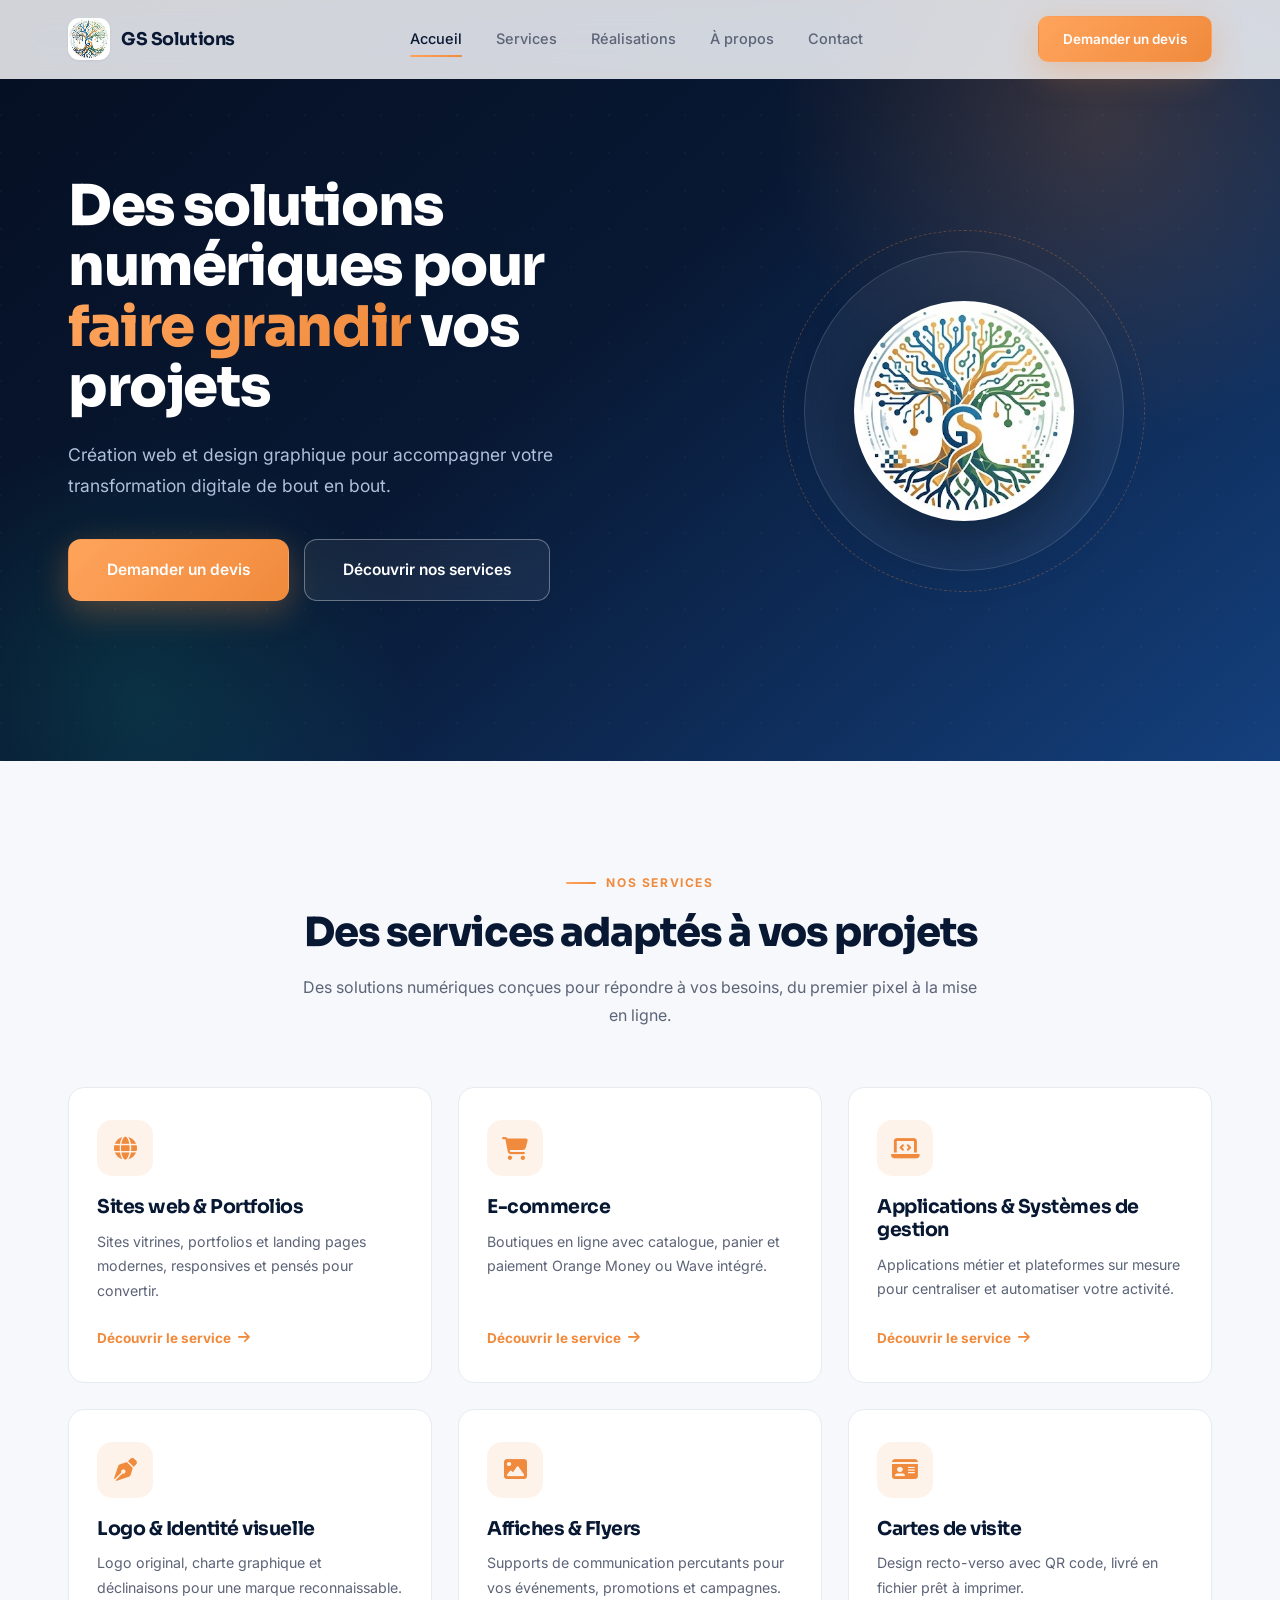
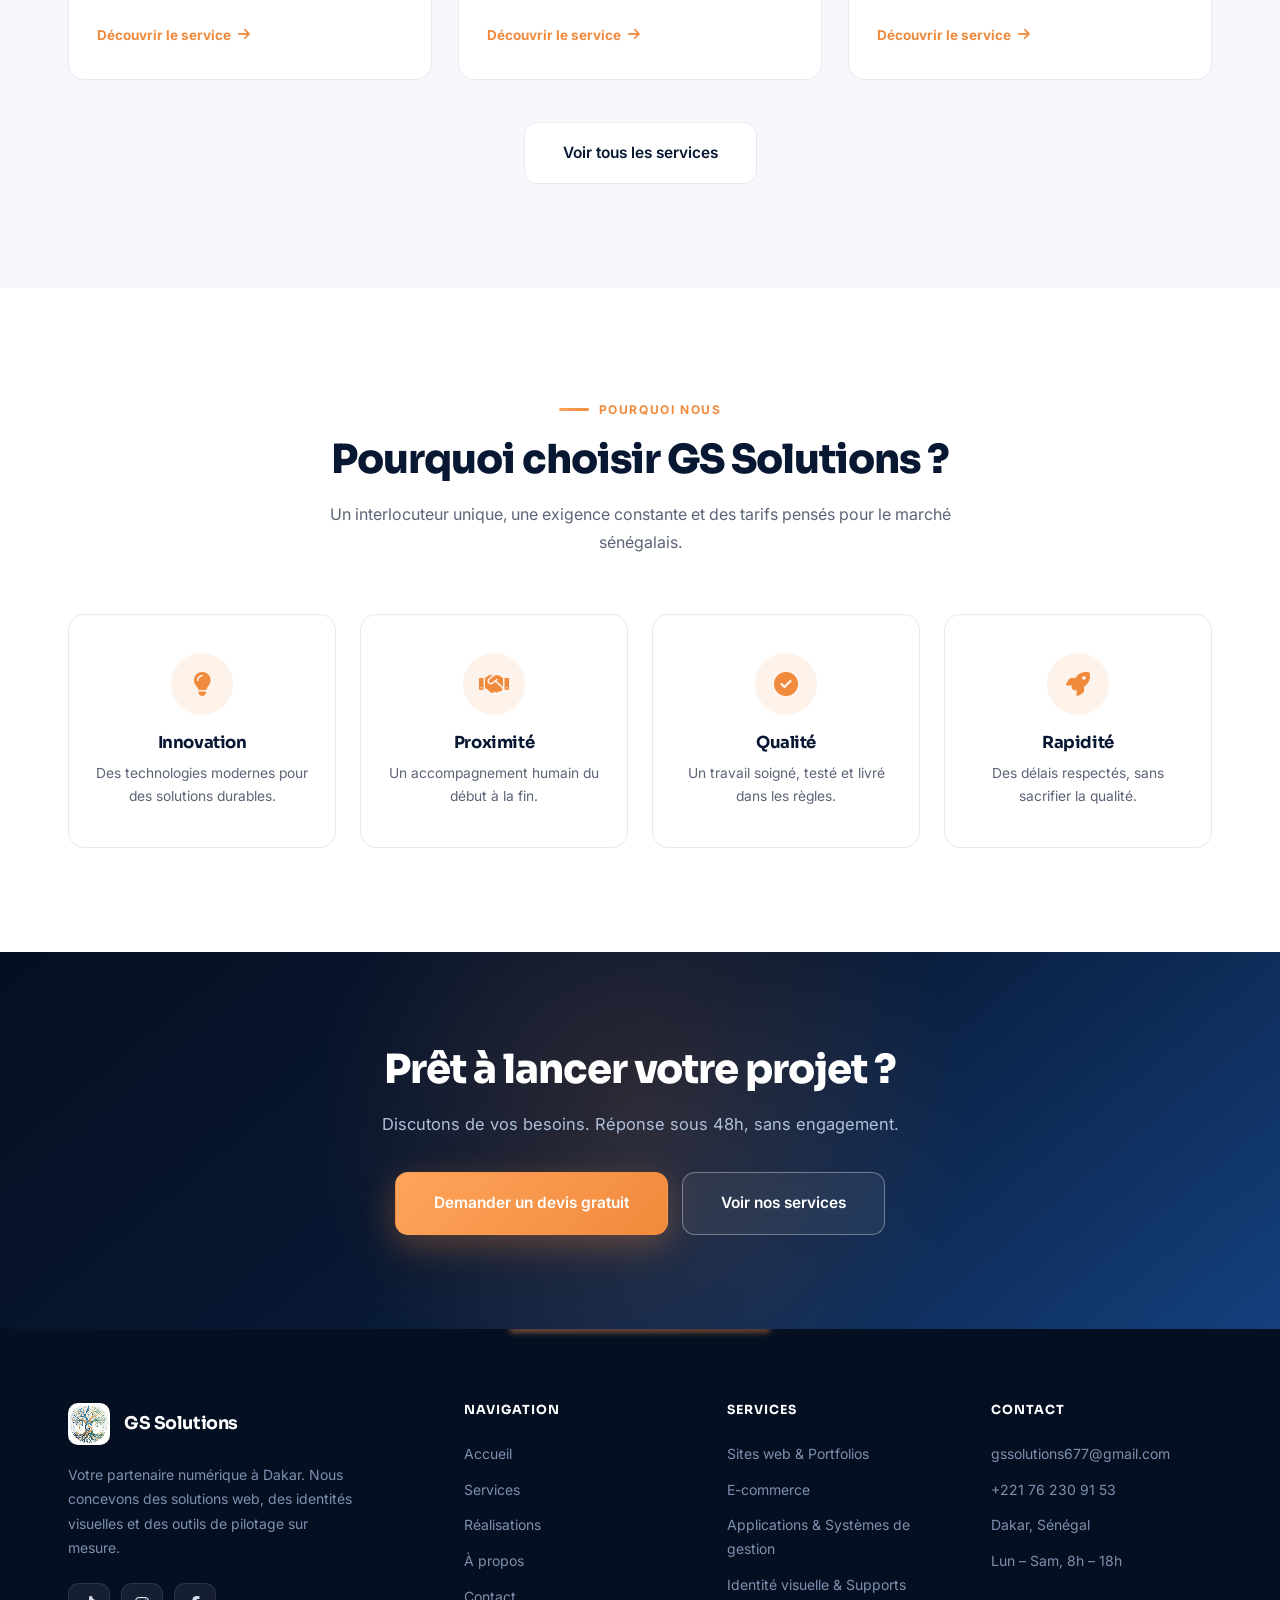
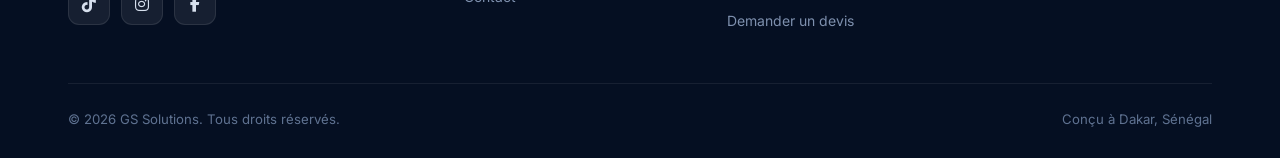
==== commit f0123ac5: "first" ====
--- a/index.html
+++ b/index.html
@@ -157,7 +157,7 @@
       </div>
       <div>
         <h5>Contact</h5>
-        <a href="mailto:contact@gssolutions.sn">contact@gssolutions.sn</a>
+        <a href="mailto:gssolutions677@gmail.com">gssolutions677@gmail.com</a>
         <a href="tel:+221762309153">+221 76 230 91 53</a>
         <a href="#">Dakar, Sénégal</a>
         <a href="#">Lun – Sam, 8h – 18h</a>
